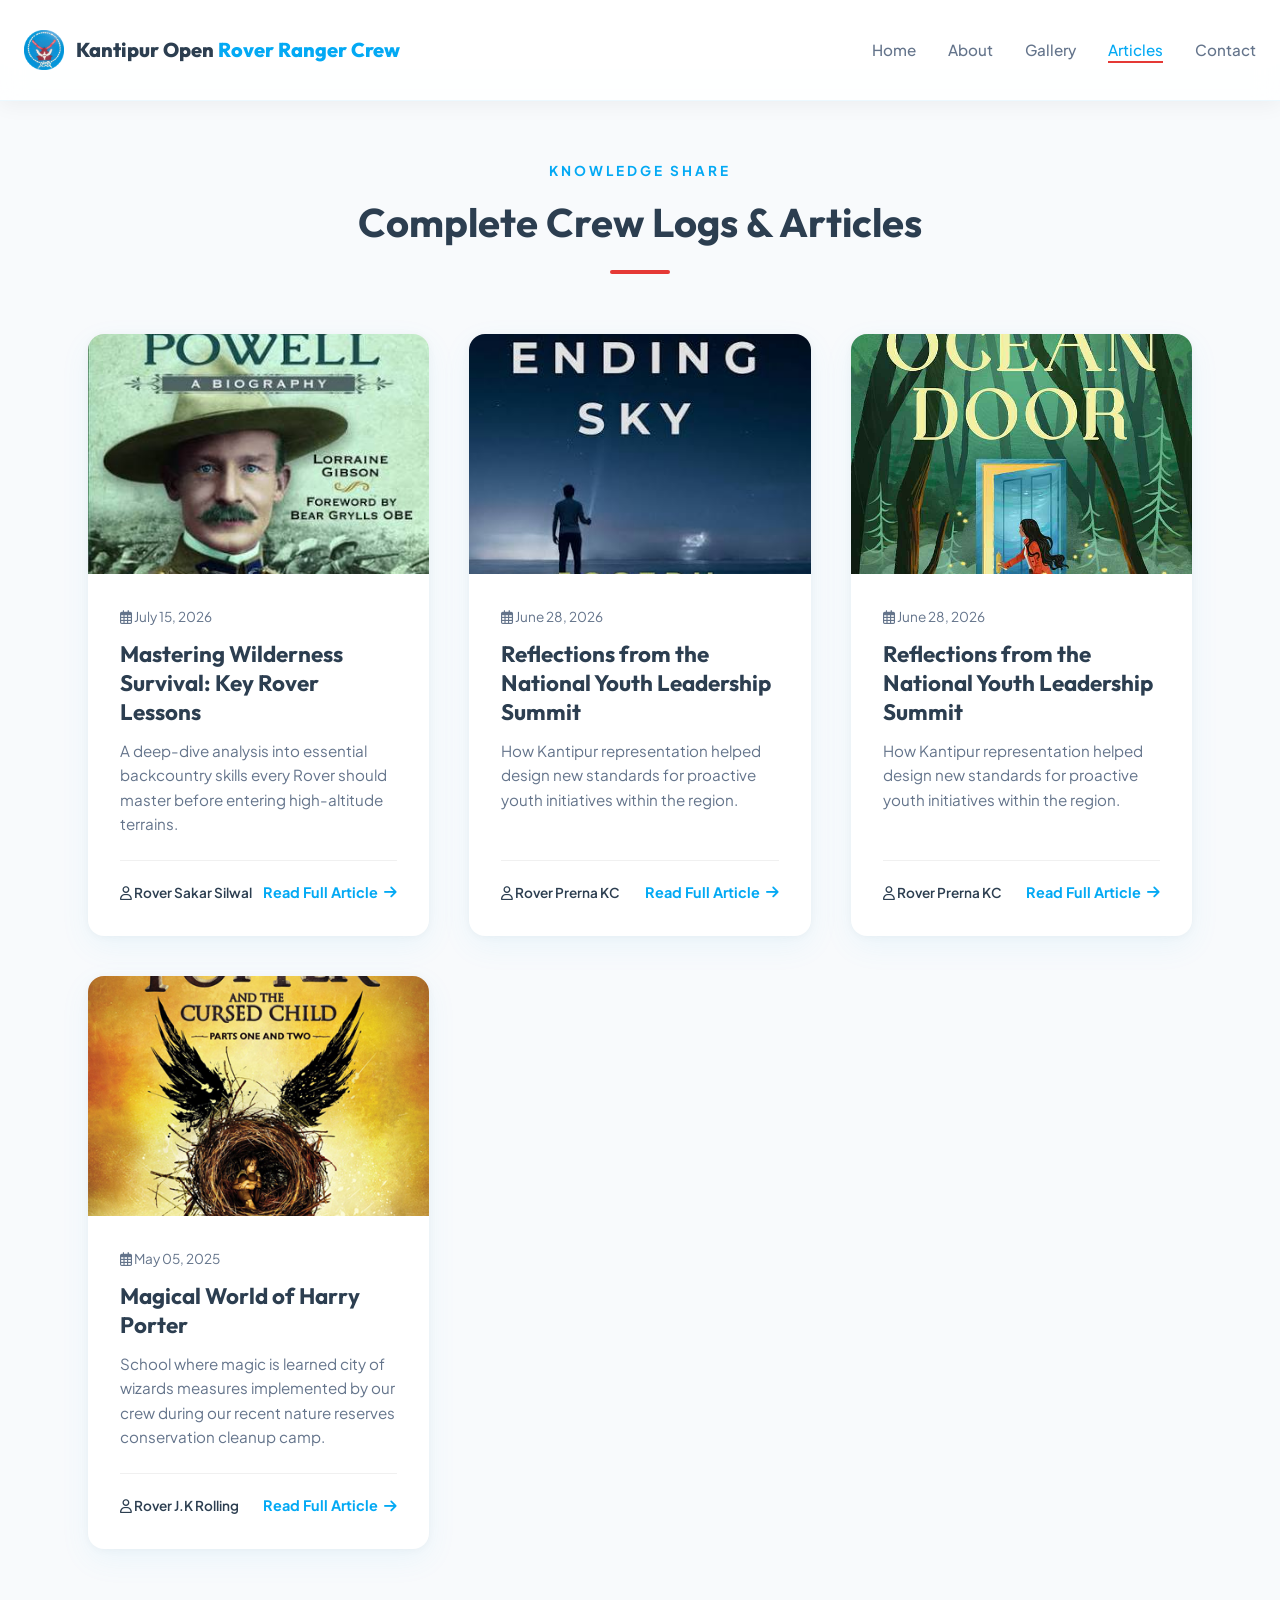
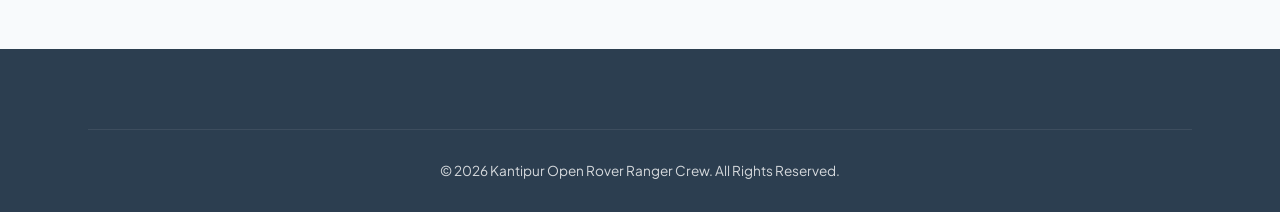
==== articles.html @ 4ead3a9a "Add files via upload" ====
<!DOCTYPE html>
<html lang="en">

<head>
  <meta charset="UTF-8">
  <meta name="viewport" content="width=device-width, initial-scale=1.0">
  <title>Crew Log Archive | Kantipur Open Rover Ranger Crew</title>
  <!-- Google Fonts for Modern Typography -->
  <link rel="preconnect" href="https://fonts.googleapis.com">
  <link rel="preconnect" href="https://fonts.gstatic.com" crossorigin>
  <link
    href="https://fonts.googleapis.com/css2?family=Plus+Jakarta+Sans:wght@400;500;600;700&family=Outfit:wght@400;600;800&display=swap"
    rel="stylesheet">
  <!-- FontAwesome for Icons -->
  <link rel="stylesheet" href="https://cdnjs.cloudflare.com/ajax/libs/font-awesome/6.4.0/css/all.min.css">
  <link rel="stylesheet" href="style.css">
</head>

<body>

  <!-- Navigation -->
  <nav class="navbar scrolled">
    <div class="nav-container">
      <a href="index.html#home" class="nav-logo">
        <img src="images/logo/logo.png" alt="Kantipur Open Rover Ranger Crew Logo">
        <span>Kantipur Open <span>Rover Ranger Crew</span></span>
      </a>
      <ul class="nav-links" id="navLinks">
        <li><a href="index.html#home">Home</a></li>
        <li><a href="index.html#about">About</a></li>
        <li><a href="gallery.html">Gallery</a></li>
        <li><a href="articles.html" class="active">Articles</a></li>
        <li><a href="index.html#contact">Contact</a></li>
      </ul>
      <button class="hamburger" id="hamburger" aria-label="Toggle Menu">
        <span class="bar"></span>
        <span class="bar"></span>
        <span class="bar"></span>
      </button>
    </div>
  </nav>

  <!-- Complete Article Grid Archive -->
  <section class="archive-section section-padding">
    <div class="container">
      <div class="section-header scroll-reveal visible">
        <span class="pre-title">Knowledge Share</span>
        <h2>Complete Crew Logs & Articles</h2>
        <div class="accent-line"></div>
      </div>

      <div class="articles-grid">
        <!-- Copy-Paste Here to add new entries to the overview -->

        <!-- Article entry 1 -->
        <article class="article-card">
          <div class="article-image">
            <img src="images/articles/article-1.jpg" alt="Wilderness Survival">
          </div>
          <div class="article-content">
            <span class="article-date"><i class="far fa-calendar-alt"></i> July 15, 2026</span>
            <h3 class="article-title">Mastering Wilderness Survival: Key Rover Lessons</h3>
            <p class="article-excerpt">A deep-dive analysis into essential backcountry skills every Rover should master
              before entering high-altitude terrains.</p>
            <div class="article-footer">
              <span class="article-author"><i class="far fa-user"></i> Rover Sakar Silwal</span>
              <a href="content/article-template.html" class="btn-text">Read Full Article <i
                  class="fas fa-arrow-right"></i></a>
            </div>
          </div>
        </article>

        <!-- Article entry 2 -->
        <article class="article-card">
          <div class="article-image">
            <img src="images/articles/article-2.jpg" alt="Leadership Summit">
          </div>
          <div class="article-content">
            <span class="article-date"><i class="far fa-calendar-alt"></i> June 28, 2026</span>
            <h3 class="article-title">Reflections from the National Youth Leadership Summit</h3>
            <p class="article-excerpt">How Kantipur representation helped design new standards for proactive youth
              initiatives within the region.</p>
            <div class="article-footer">
              <span class="article-author"><i class="far fa-user"></i> Rover Prerna KC</span>
              <a href="content/article-template.html" class="btn-text">Read Full Article <i
                  class="fas fa-arrow-right"></i></a>
            </div>
          </div>
        </article>

        <!-- Article entry 3 -->
        <article class="article-card">
          <div class="article-image">
            <img src="images/articles/article-3.jpg" alt="Leadership Summit">
          </div>
          <div class="article-content">
            <span class="article-date"><i class="far fa-calendar-alt"></i> June 28, 2026</span>
            <h3 class="article-title">Reflections from the National Youth Leadership Summit</h3>
            <p class="article-excerpt">How Kantipur representation helped design new standards for proactive youth
              initiatives within the region.</p>
            <div class="article-footer">
              <span class="article-author"><i class="far fa-user"></i> Rover Prerna KC</span>
              <a href="content/article-template.html" class="btn-text">Read Full Article <i
                  class="fas fa-arrow-right"></i></a>
            </div>
          </div>
        </article>

        <!-- Article entry 4 -->
        <article class="article-card">
          <div class="article-image">
            <img src="images/articles/article-4.jpg" alt="Eco Scouting">
          </div>
          <div class="article-content">
            <span class="article-date"><i class="far fa-calendar-alt"></i> May 05, 2025</span>
            <h3 class="article-title">Magical World of Harry Porter</h3>
            <p class="article-excerpt">School where magic is learned city of wizards measures implemented by our crew during our recent nature reserves
              conservation cleanup camp.</p>
            <div class="article-footer">
              <span class="article-author"><i class="far fa-user"></i> Rover J.K Rolling</span>
              <a href="content/harryporter.html" class="btn-text">Read Full Article <i
                  class="fas fa-arrow-right"></i></a>
            </div>
          </div>
        </article>

      </div>
    </div>
  </section>

  <!-- Footer -->
  <footer class="footer">
    <div class="container">
      <div class="footer-bottom">
        <p>&copy; 2026 Kantipur Open Rover Ranger Crew. All Rights Reserved.</p>
      </div>
    </div>
  </footer>

  <script src="script.js"></script>
</body>

</html>
---- style.css ----
/* ==========================================================================
   Variables & Root Configurations
   ========================================================================== */
:root {
  --primary: #4FC3F7;
  /* Sky Blue */
  --primary-dark: #03A9F4;
  /* Focus Blue */
  --accent: #E53935;
  /* Logo Red Ribbon Accent */
  --text-main: #2C3E50;
  /* Deep Charcoal */
  --text-muted: #64748B;
  /* Slate Gray */
  --bg-light: #F8FAFC;
  /* Light Canvas Background */
  --bg-white: #FFFFFF;
  --card-shadow: 0 10px 30px rgba(79, 195, 247, 0.08), 0 1px 8px rgba(0, 0, 0, 0.04);
  --hover-shadow: 0 20px 40px rgba(79, 195, 247, 0.15);
  --transition-smooth: all 0.4s cubic-bezier(0.16, 1, 0.3, 1);
  --border-radius: 16px;
}

/* ==========================================================================
   Global Resets & Base Styles
   ========================================================================== */
* {
  margin: 0;
  padding: 0;
  box-sizing: border-box;
}

html {
  scroll-behavior: smooth;
  font-family: 'Plus Jakarta Sans', sans-serif;
  color: var(--text-main);
  background-color: var(--bg-white);
}

h1,
h2,
h3,
h4 {
  font-family: 'Outfit', sans-serif;
  font-weight: 700;
}

body {
  overflow-x: hidden;
  line-height: 1.6;
}

img {
  max-width: 100%;
  height: auto;
  display: block;
}

.container {
  width: 90%;
  max-width: 1440px;
  margin: 0 auto;
  padding: 0 24px;
}

/* Skinny variant limits content stretching for clean paragraph reading styles */
.container-skinny {
  max-width: 800px;
}

.section-padding {
  padding: 100px 0;
}

/* ==========================================================================
   Navigation Component
   ========================================================================== */
.navbar {
  position: fixed;
  top: 0;
  left: 0;
  width: 100%;
  z-index: 1000;
  background: rgba(255, 255, 255, 0.85);
  backdrop-filter: blur(12px);
  -webkit-backdrop-filter: blur(12px);
  border-bottom: 1px solid rgba(79, 195, 247, 0.1);
  transition: var(--transition-smooth);
}

.navbar.scrolled {
  padding: 12px 0;
  box-shadow: 0 4px 20px rgba(0, 0, 0, 0.05);
}

.nav-container {
  display: flex;
  justify-content: space-between;
  align-items: center;
  max-width: 1500px;
  margin: 0 auto;
  padding: 18px 24px;
}

.nav-logo {
  display: flex;
  align-items: center;
  gap: 12px;
  text-decoration: none;
  font-size: 1.25rem;
  color: var(--text-main);
  font-weight: 800;
  font-family: 'Outfit', sans-serif;
}

.nav-logo img {
  height: 40px;
  width: auto;
}

.nav-logo span span {
  color: var(--primary-dark);
}

.nav-links {
  display: flex;
  list-style: none;
  gap: 32px;
}

.nav-links a {
  text-decoration: none;
  color: var(--text-muted);
  font-weight: 500;
  font-size: 0.95rem;
  transition: var(--transition-smooth);
  position: relative;
  padding: 4px 0;
}

.nav-links a:hover,
.nav-links a.active {
  color: var(--primary-dark);
}

.nav-links a::after {
  content: '';
  position: absolute;
  bottom: 0;
  left: 0;
  width: 0;
  height: 2px;
  background-color: var(--accent);
  transition: var(--transition-smooth);
}

.nav-links a:hover::after,
.nav-links a.active::after {
  width: 100%;
}

.hamburger {
  display: none;
  cursor: pointer;
  background: none;
  border: none;
}

.hamburger .bar {
  display: block;
  width: 25px;
  height: 3px;
  margin: 5px auto;
  background-color: var(--text-main);
  transition: var(--transition-smooth);
  border-radius: 2px;
}

/* ==========================================================================
   Hero Section
   ========================================================================== */
.hero-section {
  position: relative;
  height: 100vh;
  min-height: 600px;
  display: flex;
  align-items: center;
  justify-content: center;
  text-align: center;
  color: var(--bg-white);
  background-image: url('images/banner/banner-1.jpeg');
  background-size: cover;
  background-position: center;
  background-attachment: fixed;
}

.hero-overlay {
  position: absolute;
  top: 0;
  left: 0;
  width: 100%;
  height: 100%;
  background: linear-gradient(135deg, rgba(44, 62, 80, 0.6) 0%, rgba(79, 195, 247, 0.45) 100%);
  z-index: 1;
}

.hero-content {
  position: relative;
  z-index: 2;
  padding: 0 24px;
  max-width: 1100px;
}

.hero-logo {
  height: 120px;
  width: auto;
  margin: 0 auto 24px auto;
  filter: drop-shadow(0 8px 16px rgba(0, 0, 0, 0.2));
  animation: float 6s ease-in-out infinite;
}

.hero-title {
  white-space: nowrap;
  font-size: 3.5rem;
  letter-spacing: -1px;
  margin-bottom: 12px;
  text-shadow: 0 4px 12px rgba(0, 0, 0, 0.15);
}

.hero-subtitle {
  font-size: 1.5rem;
  font-weight: 400;
  margin-bottom: 40px;
  letter-spacing: 2px;
  text-transform: uppercase;
  color: rgba(255, 255, 255, 0.9);
}

.btn {
  display: inline-flex;
  align-items: center;
  gap: 10px;
  padding: 16px 36px;
  border-radius: 30px;
  font-weight: 600;
  text-decoration: none;
  transition: var(--transition-smooth);
  font-size: 1rem;
  box-shadow: 0 4px 15px rgba(0, 0, 0, 0.15);
}

.btn-primary {
  background-color: var(--bg-white);
  color: var(--text-main);
}

.btn-primary:hover {
  transform: translateY(-4px);
  box-shadow: 0 12px 24px rgba(0, 0, 0, 0.2);
  background-color: var(--primary);
  color: var(--bg-white);
}

/* ==========================================================================
   Shared Typography Framework
   ========================================================================== */
.section-header {
  text-align: center;
  margin-bottom: 60px;
}

.pre-title {
  color: var(--primary-dark);
  text-transform: uppercase;
  letter-spacing: 3px;
  font-size: 0.85rem;
  font-weight: 700;
  display: block;
  margin-bottom: 8px;
}

.section-header h2 {
  font-size: 2.5rem;
  color: var(--text-main);
}

.accent-line {
  width: 60px;
  height: 4px;
  background-color: var(--accent);
  margin: 16px auto 0 auto;
  border-radius: 2px;
}

.gallery-header-wrapper {
  display: flex;
  justify-content: space-between;
  align-items: flex-end;
  flex-wrap: wrap;
  gap: 20px;
  margin-bottom: 50px;
  width: 100%;
}

.section-header.left-aligned {
  text-align: left;
  margin-bottom: 0;
}

.section-header.left-aligned .accent-line {
  margin: 16px 0 0 0;
}

.btn-see-more {
  padding: 12px 24px;
  border: 1px solid rgba(3, 169, 244, 0.3);
  border-radius: 30px;
  background: var(--bg-white);
  box-shadow: var(--card-shadow);
}

.btn-see-more:hover {
  background: var(--primary-dark);
  color: var(--bg-white) !important;
  border-color: var(--primary-dark);
}

/* ==========================================================================
   About Us Section
   ========================================================================== */
.about-section {
  background-color: var(--bg-light);
}

.about-grid {
  display: grid;
  grid-template-columns: 2fr 1fr 1fr;
  gap: 30px;
}

.about-card {
  background: var(--bg-white);
  padding: 40px;
  border-radius: var(--border-radius);
  box-shadow: var(--card-shadow);
  transition: var(--transition-smooth);
  border: 1px solid rgba(79, 195, 247, 0.05);
}

.about-card:hover {
  transform: translateY(-8px);
  box-shadow: var(--hover-shadow);
}

.main-about {
  border-left: 5px solid var(--primary);
}

.card-icon {
  font-size: 2rem;
  color: var(--primary-dark);
  margin-bottom: 20px;
}

.about-card h3 {
  font-size: 1.4rem;
  margin-bottom: 16px;
}

.about-card p {
  color: var(--text-muted);
}

/* ==========================================================================
   Gallery Section
   ========================================================================== */
.gallery-grid {
  display: grid;
  grid-template-columns: repeat(auto-fit, minmax(300px, 1fr));
  gap: 24px;
}

.gallery-item {
  position: relative;
  border-radius: var(--border-radius);
  overflow: hidden;
  height: 300px;
  cursor: pointer;
  box-shadow: var(--card-shadow);
  transition: var(--transition-smooth);
}

.gallery-item img {
  width: 100%;
  height: 100%;
  object-fit: cover;
  transition: transform 0.6s cubic-bezier(0.16, 1, 0.3, 1);
}

.gallery-overlay {
  position: absolute;
  bottom: 0;
  left: 0;
  width: 100%;
  padding: 30px;
  background: linear-gradient(to top, rgba(0, 0, 0, 0.8) 0%, rgba(0, 0, 0, 0) 100%);
  color: var(--bg-white);
  opacity: 0;
  transform: translateY(20px);
  transition: var(--transition-smooth);
}

.gallery-item:hover img {
  transform: scale(1.08);
}

.gallery-item:hover .gallery-overlay {
  opacity: 1;
  transform: translateY(0);
}

/* Archive Controls Utility Styles */
.archive-section {
  background-color: var(--bg-light);
  margin-top: 60px;
}

/* ==========================================================================
   Gallery Tabs & Filter Buttons Setup (Fixed Overwrites)
   ========================================================================== */
.gallery-filters {
  display: flex;
  justify-content: center;
  flex-wrap: wrap;
  gap: 12px;
  margin-bottom: 40px;
  list-style: none;
  padding: 0;
  width: 100%;
}

.gallery-filters button,
.filter-btn {
  background: var(--bg-white);
  color: var(--text-muted);
  border: 1px solid rgba(79, 195, 247, 0.2);
  padding: 10px 22px;
  font-family: 'Plus Jakarta Sans', sans-serif;
  font-weight: 600;
  font-size: 0.9rem;
  border-radius: 30px;
  cursor: pointer;
  transition: var(--transition-smooth);
  box-shadow: 0 2px 8px rgba(0, 0, 0, 0.02);
}

.gallery-filters button:hover,
.filter-btn:hover {
  background: rgba(79, 195, 247, 0.08);
  color: var(--primary-dark);
  border-color: var(--primary-dark);
  transform: translateY(-2px);
}

.gallery-filters button.active,
.filter-btn.active {
  background: var(--primary-dark);
  color: var(--bg-white);
  border-color: var(--primary-dark);
  box-shadow: 0 4px 12px rgba(3, 169, 244, 0.2);
}

/* ==========================================================================
   Articles Section (Grid UI)
   ========================================================================== */
.articles-section {
  background-color: var(--bg-light);
}

.articles-grid {
  display: grid;
  grid-template-columns: repeat(auto-fit, minmax(320px, 1fr));
  gap: 40px;
  width: 100%;
}

.article-card {
  background: var(--bg-white);
  border-radius: var(--border-radius);
  overflow: hidden;
  box-shadow: var(--card-shadow);
  transition: var(--transition-smooth);
  display: flex;
  flex-direction: column;
}

.article-card:hover {
  transform: translateY(-6px);
  box-shadow: var(--hover-shadow);
}

.article-image {
  height: 240px;
  overflow: hidden;
}

.article-image img {
  width: 100%;
  height: 100%;
  object-fit: cover;
  transition: transform 0.5s ease;
}

.article-card:hover .article-image img {
  transform: scale(1.04);
}

.article-content {
  padding: 32px;
  flex-grow: 1;
  display: flex;
  flex-direction: column;
}

.article-date {
  font-size: 0.85rem;
  color: var(--text-muted);
  margin-bottom: 12px;
  display: block;
}

.article-title {
  font-size: 1.4rem;
  margin-bottom: 12px;
  line-height: 1.3;
  color: var(--text-main);
}

.article-excerpt {
  color: var(--text-muted);
  margin-bottom: 24px;
  font-size: 0.95rem;
}

.article-footer {
  margin-top: auto;
  display: flex;
  justify-content: space-between;
  align-items: center;
  padding-top: 20px;
  border-top: 1px solid rgba(0, 0, 0, 0.06);
}

.article-author {
  font-size: 0.85rem;
  font-weight: 600;
}

.btn-text {
  color: var(--primary-dark);
  text-decoration: none;
  font-weight: 700;
  font-size: 0.9rem;
  display: inline-flex;
  align-items: center;
  gap: 6px;
  transition: var(--transition-smooth);
}

.btn-text:hover {
  color: var(--accent);
  gap: 10px;
}

/* ==========================================================================
   Single Article Detail Subpage View
   ========================================================================== */
.single-article-wrapper {
  margin-top: 80px;
  background-color: var(--bg-white);
}

.back-link {
  margin-bottom: 30px;
  font-size: 0.95rem;
}

.single-article-header h1 {
  font-size: 2.8rem;
  line-height: 1.2;
  margin: 15px 0 20px 0;
  color: var(--text-main);
}

.article-meta-info {
  display: flex;
  gap: 20px;
  color: var(--text-muted);
  font-size: 0.9rem;
}

.single-article-banner {
  width: 100%;
  max-height: 480px;
  overflow: hidden;
  border-radius: var(--border-radius);
  margin: 40px 0;
  box-shadow: var(--card-shadow);
}

.single-article-banner img {
  width: 100%;
  height: 100%;
  object-fit: cover;
}

.single-article-body {
  font-size: 1.1rem;
  line-height: 1.75;
  color: #334155;
}

.single-article-body p {
  margin-bottom: 24px;
}

.single-article-body h3 {
  font-size: 1.6rem;
  margin: 40px 0 20px 0;
  color: var(--text-main);
}

.single-article-body blockquote {
  border-left: 4px solid var(--accent);
  padding-left: 20px;
  font-style: italic;
  margin: 30px 0;
  color: var(--text-muted);
  font-size: 1.2rem;
}

/* ==========================================================================
   Footer Section
   ========================================================================== */
.footer {
  background-color: var(--text-main);
  color: rgba(255, 255, 255, 0.8);
  padding: 80px 0 30px 0;
}

.footer-grid {
  display: grid;
  grid-template-columns: 2fr 1fr 1fr;
  gap: 60px;
  margin-bottom: 60px;
}

.footer-logo {
  display: flex;
  align-items: center;
  gap: 12px;
  margin-bottom: 20px;
  color: var(--bg-white);
}

.footer-logo img {
  height: 45px;
}

.footer-desc {
  font-size: 0.95rem;
  margin-bottom: 24px;
}

.social-links {
  display: flex;
  gap: 16px;
}

.social-links a {
  width: 40px;
  height: 40px;
  border-radius: 50%;
  background-color: rgba(255, 255, 255, 0.08);
  display: flex;
  align-items: center;
  justify-content: center;
  color: var(--bg-white);
  text-decoration: none;
  transition: var(--transition-smooth);
}

.social-links a:hover {
  background-color: var(--primary);
  transform: translateY(-3px);
}

.footer-links h4,
.footer-contact h4 {
  color: var(--bg-white);
  margin-bottom: 24px;
  font-size: 1.1rem;
  position: relative;
  padding-bottom: 8px;
}

.footer-links h4::after,
.footer-contact h4::after {
  content: '';
  position: absolute;
  bottom: 0;
  left: 0;
  width: 30px;
  height: 2px;
  background-color: var(--accent);
}

.footer-links ul,
.footer-contact ul {
  list-style: none;
}

.footer-links li,
.footer-contact li {
  margin-bottom: 12px;
}

.footer-links a {
  color: rgba(255, 255, 255, 0.7);
  text-decoration: none;
  transition: var(--transition-smooth);
}

.footer-links a:hover {
  color: var(--primary);
  padding-left: 6px;
}

.footer-contact li {
  display: flex;
  gap: 12px;
  align-items: center;
}

.footer-contact i {
  color: var(--primary);
}

.footer-bottom {
  border-top: 1px solid rgba(255, 255, 255, 0.08);
  padding-top: 30px;
  text-align: center;
  font-size: 0.85rem;
}

/* ==========================================================================
   Animations Subsystem
   ========================================================================== */
@keyframes float {
  0% {
    transform: translateY(0px);
  }

  50% {
    transform: translateY(-10px);
  }

  100% {
    transform: translateY(0px);
  }
}

.scroll-reveal {
  opacity: 0;
  transform: translateY(30px);
  transition: opacity 0.8s ease-out, transform 0.8s cubic-bezier(0.16, 1, 0.3, 1);
}

.scroll-reveal.visible {
  opacity: 1;
  transform: translateY(0);
}

/* ==========================================================================
   Responsive Adaptations (Media Queries)
   ========================================================================== */
@media (max-width: 992px) {

  .about-grid,
  .articles-grid,
  .footer-grid {
    grid-template-columns: 1fr;
  }

  .hero-title {
    white-space: normal;
    font-size: 2.8rem;
  }

  .single-article-header h1 {
    font-size: 2.2rem;
  }
}

@media (max-width: 768px) {
  .gallery-header-wrapper {
    flex-direction: column;
    align-items: flex-start;
    gap: 15px;
  }

  .gallery-filters {
    gap: 8px;
    justify-content: flex-start;
    overflow-x: auto;
    padding-bottom: 10px;
    white-space: nowrap;
    -webkit-overflow-scrolling: touch;
  }

  .hero-title {
    font-size: 2.3rem;
    white-space: normal;
  }

  .hamburger {
    display: block;
  }

  .nav-links {
    position: fixed;
    left: -100%;
    top: 76px;
    flex-direction: column;
    background-color: var(--bg-white);
    width: 100%;
    text-align: center;
    box-shadow: 0 10px 20px rgba(0, 0, 0, 0.05);
    transition: 0.3s ease;
    padding: 40px 0;
    gap: 24px;
  }

  .nav-links.active {
    left: 0;
  }
}
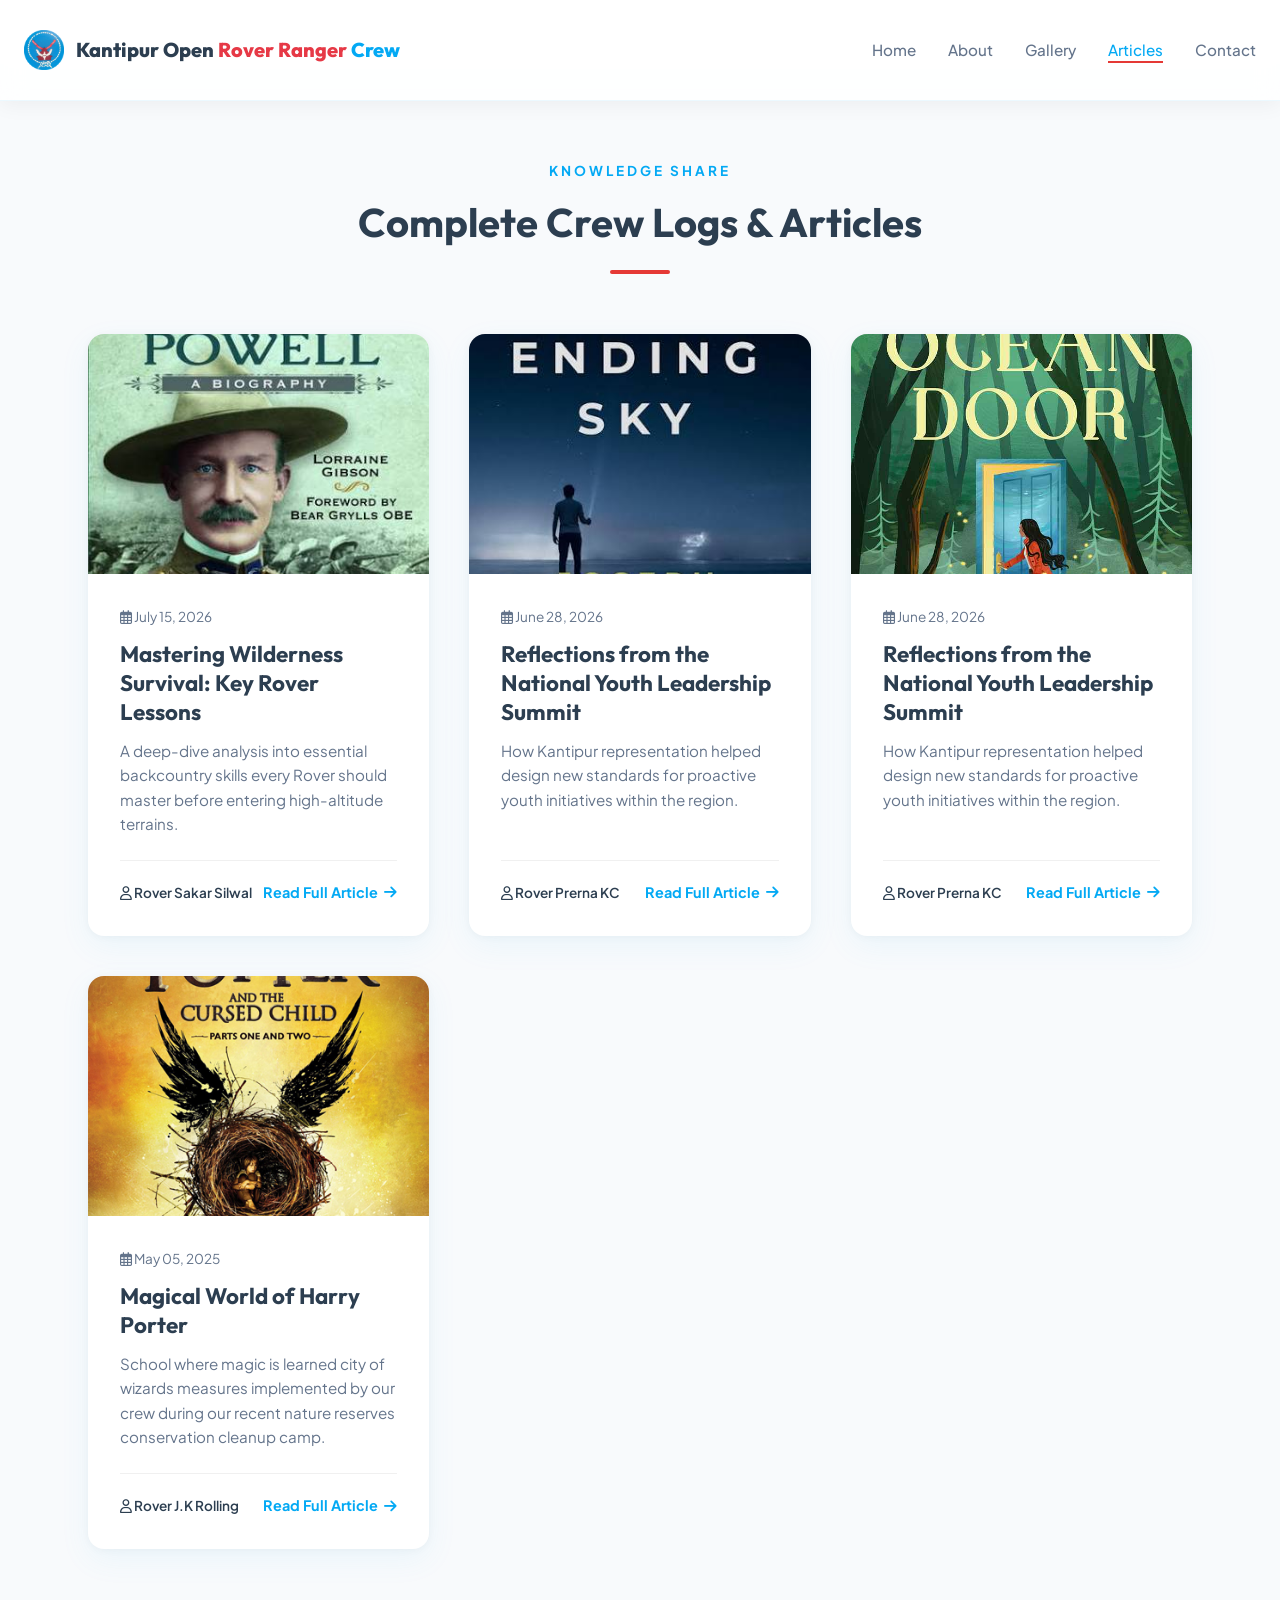
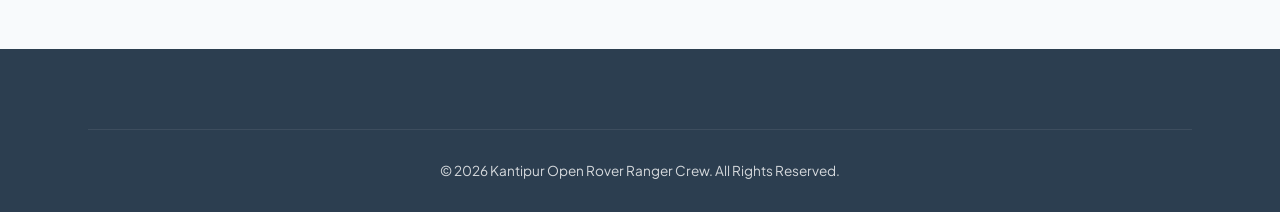
==== commit 2c69a606: "updated logo color and fixed minor css issue" ====
--- a/articles.html
+++ b/articles.html
@@ -5,6 +5,10 @@
   <meta charset="UTF-8">
   <meta name="viewport" content="width=device-width, initial-scale=1.0">
   <title>Crew Log Archive | Kantipur Open Rover Ranger Crew</title>
+
+<!-- Favicon -->
+  <link rel="icon" type="image/png" href="images/logo/logo.png">
+
   <!-- Google Fonts for Modern Typography -->
   <link rel="preconnect" href="https://fonts.googleapis.com">
   <link rel="preconnect" href="https://fonts.gstatic.com" crossorigin>
@@ -23,7 +27,7 @@
     <div class="nav-container">
       <a href="index.html#home" class="nav-logo">
         <img src="images/logo/logo.png" alt="Kantipur Open Rover Ranger Crew Logo">
-        <span>Kantipur Open <span>Rover Ranger Crew</span></span>
+        <span>Kantipur Open <span class="text-red">Rover Ranger</span> <span class="text-blue">Crew</span></span>
       </a>
       <ul class="nav-links" id="navLinks">
         <li><a href="index.html#home">Home</a></li>
@@ -114,7 +118,8 @@
           <div class="article-content">
             <span class="article-date"><i class="far fa-calendar-alt"></i> May 05, 2025</span>
             <h3 class="article-title">Magical World of Harry Porter</h3>
-            <p class="article-excerpt">School where magic is learned city of wizards measures implemented by our crew during our recent nature reserves
+            <p class="article-excerpt">School where magic is learned city of wizards measures implemented by our crew
+              during our recent nature reserves
               conservation cleanup camp.</p>
             <div class="article-footer">
               <span class="article-author"><i class="far fa-user"></i> Rover J.K Rolling</span>
--- a/style.css
+++ b/style.css
@@ -118,9 +118,18 @@
   width: auto;
 }
 
-.nav-logo span span {
+.text-red {
+  color: #e63946 !important;
+}
+
+.text-blue {
+  color: #03A9F4 !important;
+}
+
+/* .nav-logo span span {
   color: var(--primary-dark);
-}
+} */
+
 
 .nav-links {
   display: flex;
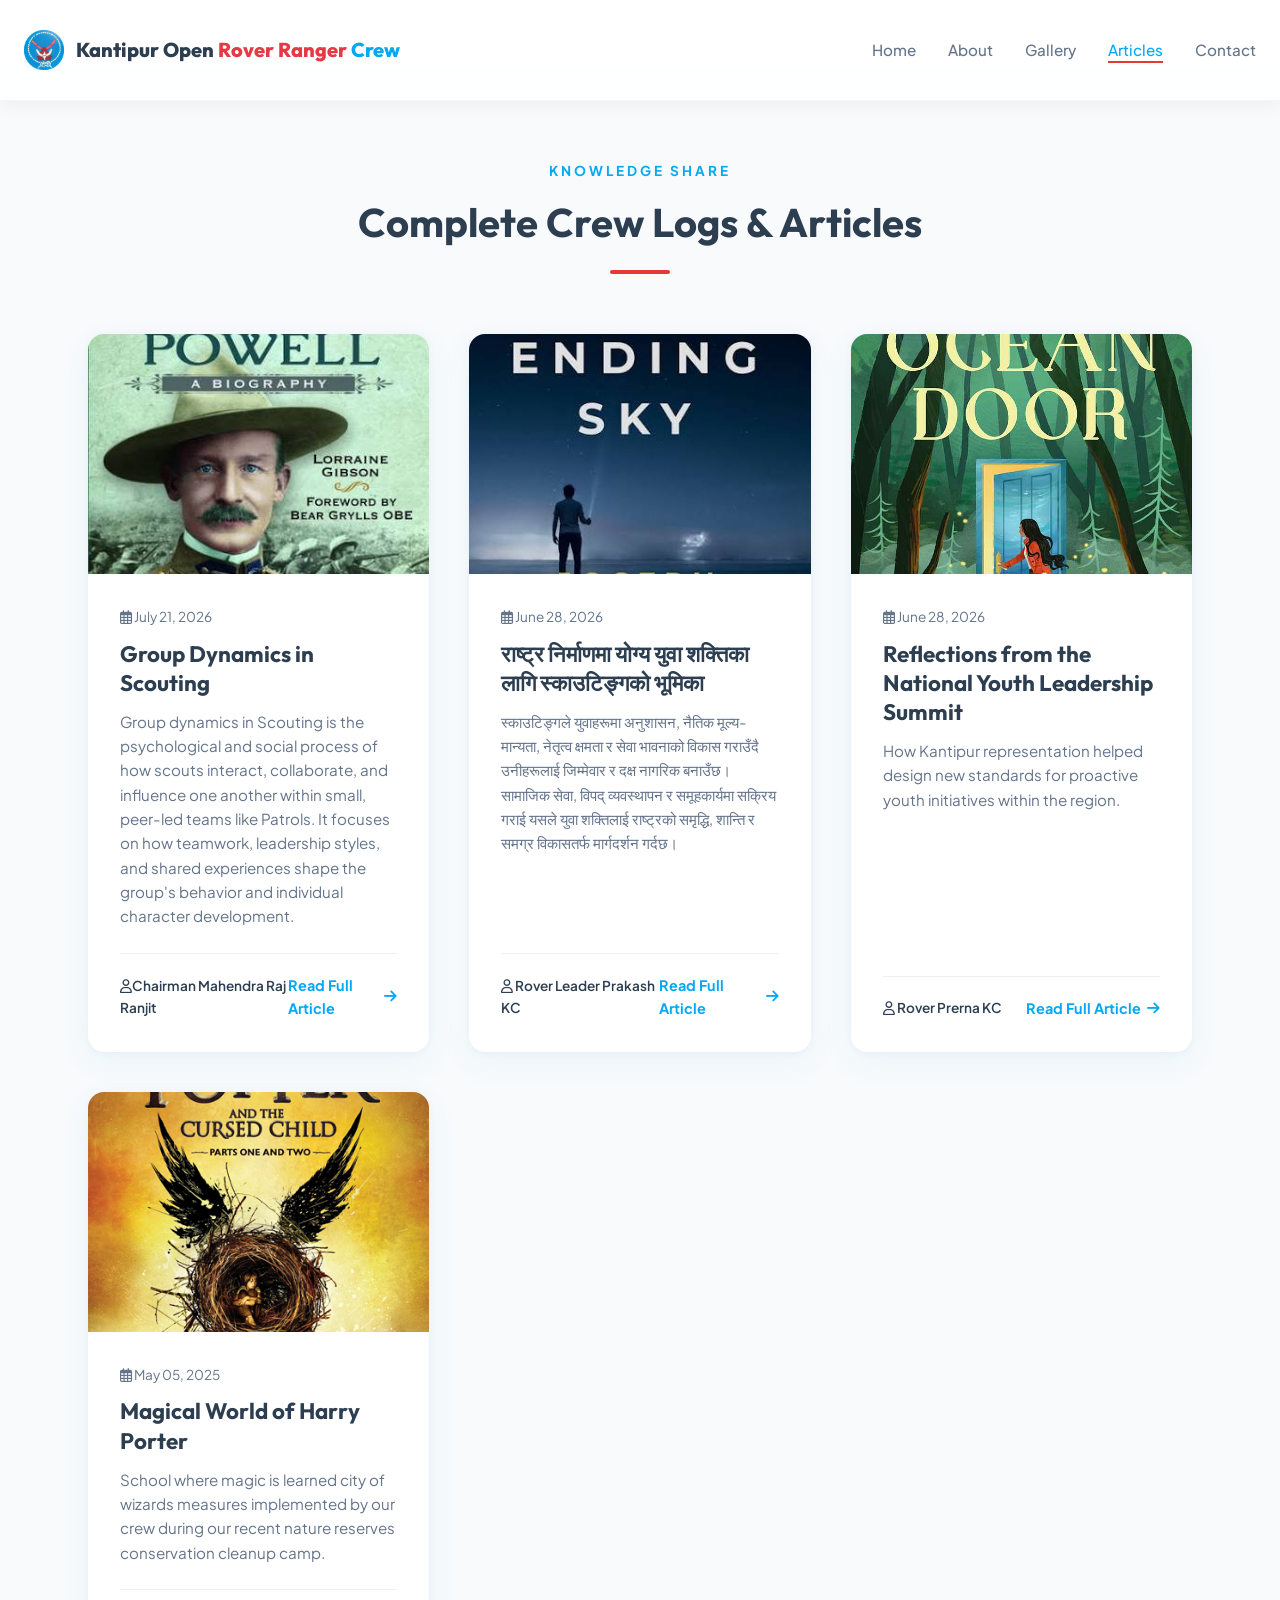
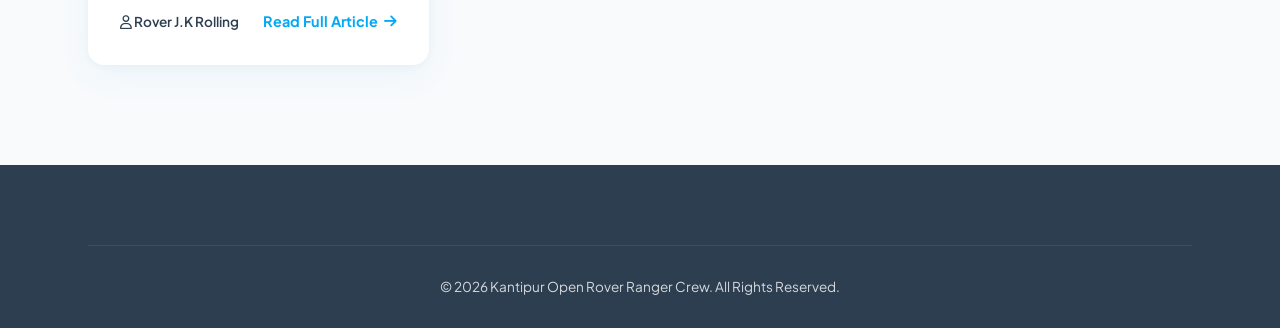
==== commit 90d4a5ac: "added 2 new original artice templet of group dynamics and youth for nation build" ====
--- a/articles.html
+++ b/articles.html
@@ -62,13 +62,12 @@
             <img src="images/articles/article-1.jpg" alt="Wilderness Survival">
           </div>
           <div class="article-content">
-            <span class="article-date"><i class="far fa-calendar-alt"></i> July 15, 2026</span>
-            <h3 class="article-title">Mastering Wilderness Survival: Key Rover Lessons</h3>
-            <p class="article-excerpt">A deep-dive analysis into essential backcountry skills every Rover should master
-              before entering high-altitude terrains.</p>
+            <span class="article-date"><i class="far fa-calendar-alt"></i> July 21, 2026</span>
+            <h3 class="article-title">Group Dynamics in Scouting</h3>
+            <p class="article-excerpt">Group dynamics in Scouting is the psychological and social process of how scouts interact, collaborate, and influence one another within small, peer-led teams like Patrols. It focuses on how teamwork, leadership styles, and shared experiences shape the group's behavior and individual character development.</p>
             <div class="article-footer">
-              <span class="article-author"><i class="far fa-user"></i> Rover Sakar Silwal</span>
-              <a href="content/article-template.html" class="btn-text">Read Full Article <i
+              <span class="article-author"><i class="far fa-user"></i>Chairman Mahendra Raj Ranjit</span>
+              <a href="content/group-dynamics.html" class="btn-text">Read Full Article <i
                   class="fas fa-arrow-right"></i></a>
             </div>
           </div>
@@ -81,12 +80,11 @@
           </div>
           <div class="article-content">
             <span class="article-date"><i class="far fa-calendar-alt"></i> June 28, 2026</span>
-            <h3 class="article-title">Reflections from the National Youth Leadership Summit</h3>
-            <p class="article-excerpt">How Kantipur representation helped design new standards for proactive youth
-              initiatives within the region.</p>
+            <h3 class="article-title">राष्ट्र निर्माणमा योग्य युवा शक्तिका लागि स्काउटिङ्गको भूमिका</h3>
+            <p class="article-excerpt">स्काउटिङ्गले युवाहरूमा अनुशासन, नैतिक मूल्य-मान्यता, नेतृत्व क्षमता र सेवा भावनाको विकास गराउँदै उनीहरूलाई जिम्मेवार र दक्ष नागरिक बनाउँछ। सामाजिक सेवा, विपद् व्यवस्थापन र समूहकार्यमा सक्रिय गराई यसले युवा शक्तिलाई राष्ट्रको समृद्धि, शान्ति र समग्र विकासतर्फ मार्गदर्शन गर्दछ।</p>
             <div class="article-footer">
-              <span class="article-author"><i class="far fa-user"></i> Rover Prerna KC</span>
-              <a href="content/article-template.html" class="btn-text">Read Full Article <i
+              <span class="article-author"><i class="far fa-user"></i> Rover Leader Prakash KC</span>
+              <a href="content/youth-for-nation-build.html" class="btn-text">Read Full Article <i
                   class="fas fa-arrow-right"></i></a>
             </div>
           </div>
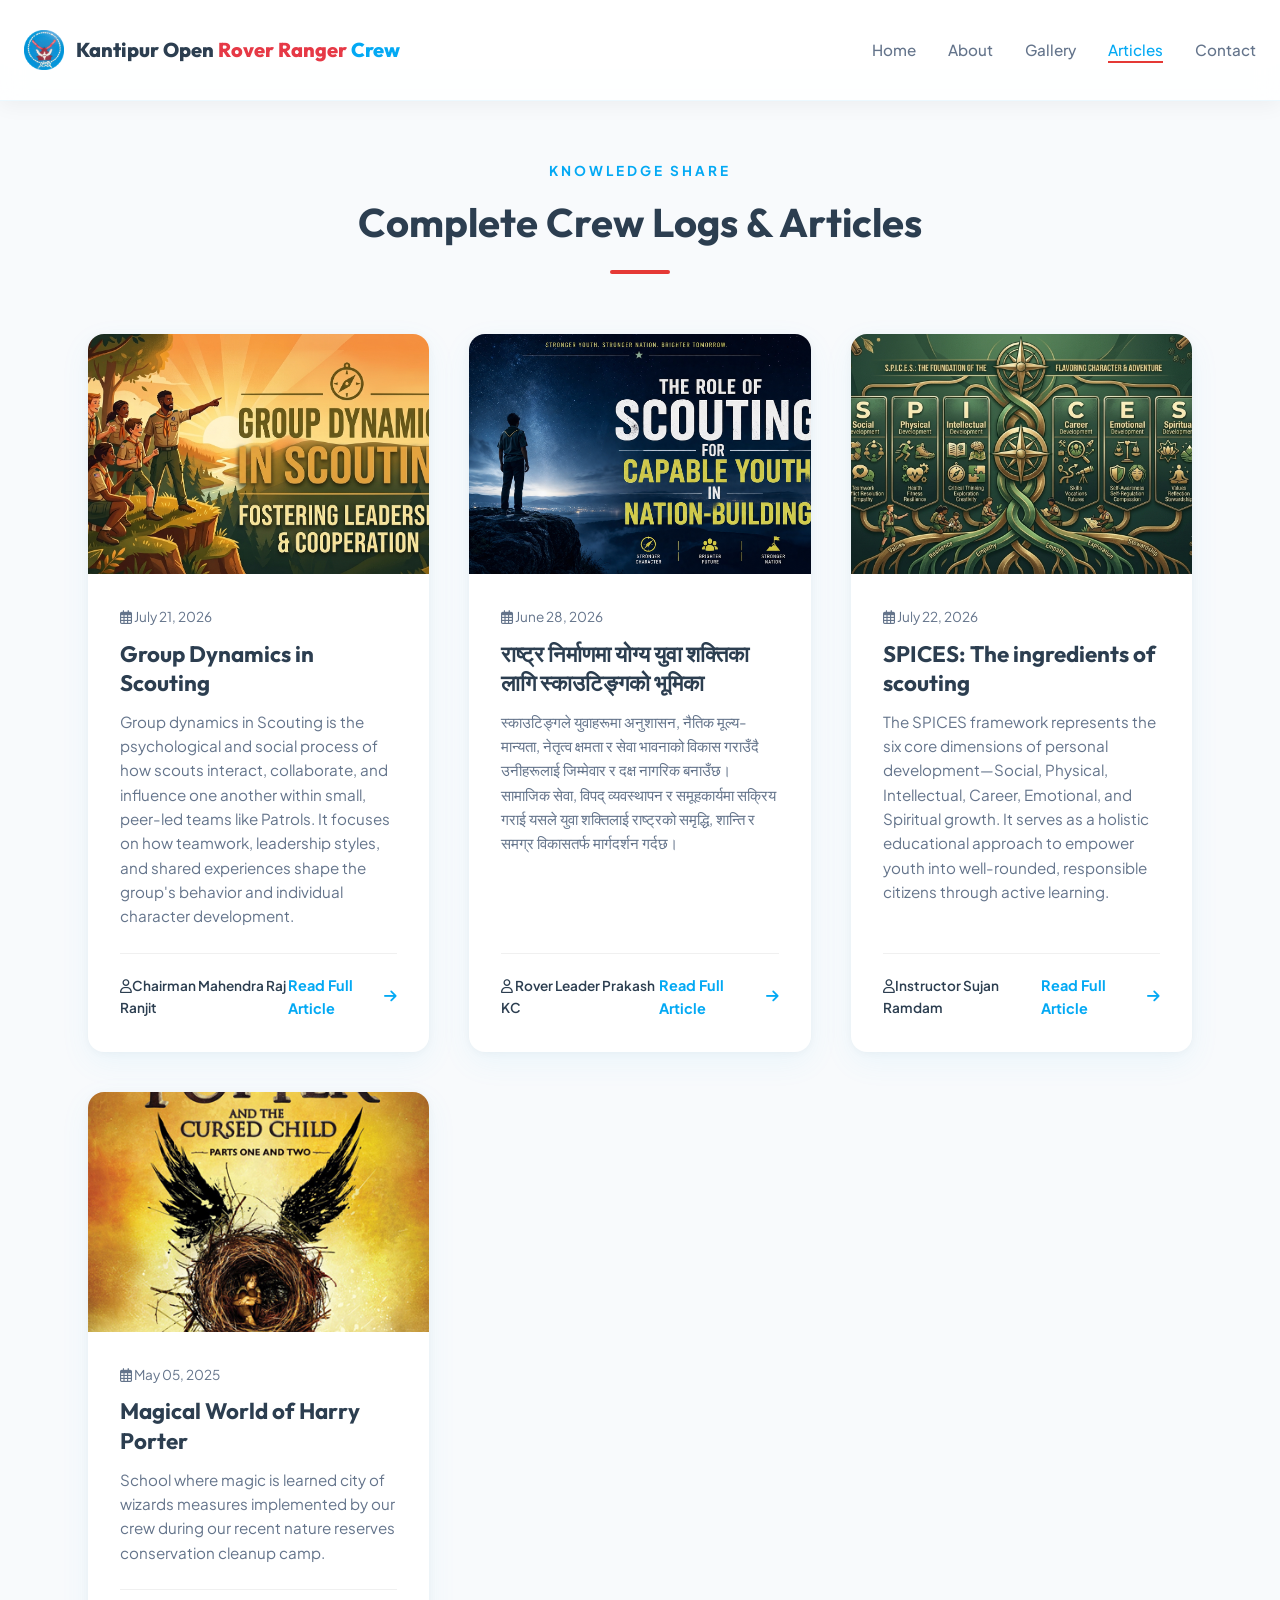
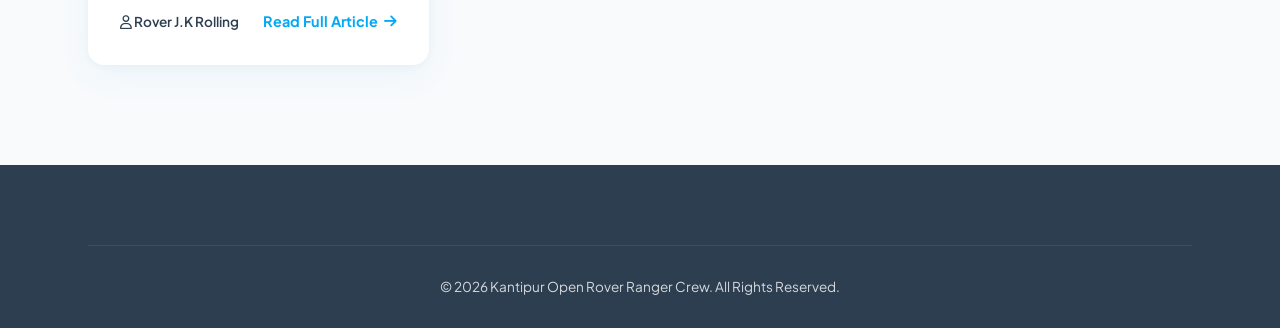
==== commit 5bd0de53: "added article 3 spices" ====
--- a/articles.html
+++ b/articles.html
@@ -96,13 +96,12 @@
             <img src="images/articles/article-3.jpg" alt="Leadership Summit">
           </div>
           <div class="article-content">
-            <span class="article-date"><i class="far fa-calendar-alt"></i> June 28, 2026</span>
-            <h3 class="article-title">Reflections from the National Youth Leadership Summit</h3>
-            <p class="article-excerpt">How Kantipur representation helped design new standards for proactive youth
-              initiatives within the region.</p>
+            <span class="article-date"><i class="far fa-calendar-alt"></i> July 22, 2026</span>
+            <h3 class="article-title">SPICES: The ingredients of scouting</h3>
+            <p class="article-excerpt">The SPICES framework represents the six core dimensions of personal development—Social, Physical, Intellectual, Career, Emotional, and Spiritual growth. It serves as a holistic educational approach to empower youth into well-rounded, responsible citizens through active learning.</p>
             <div class="article-footer">
-              <span class="article-author"><i class="far fa-user"></i> Rover Prerna KC</span>
-              <a href="content/article-template.html" class="btn-text">Read Full Article <i
+              <span class="article-author"><i class="far fa-user"></i>Instructor Sujan Ramdam</span>
+              <a href="content/spices-scout.html" class="btn-text">Read Full Article <i
                   class="fas fa-arrow-right"></i></a>
             </div>
           </div>
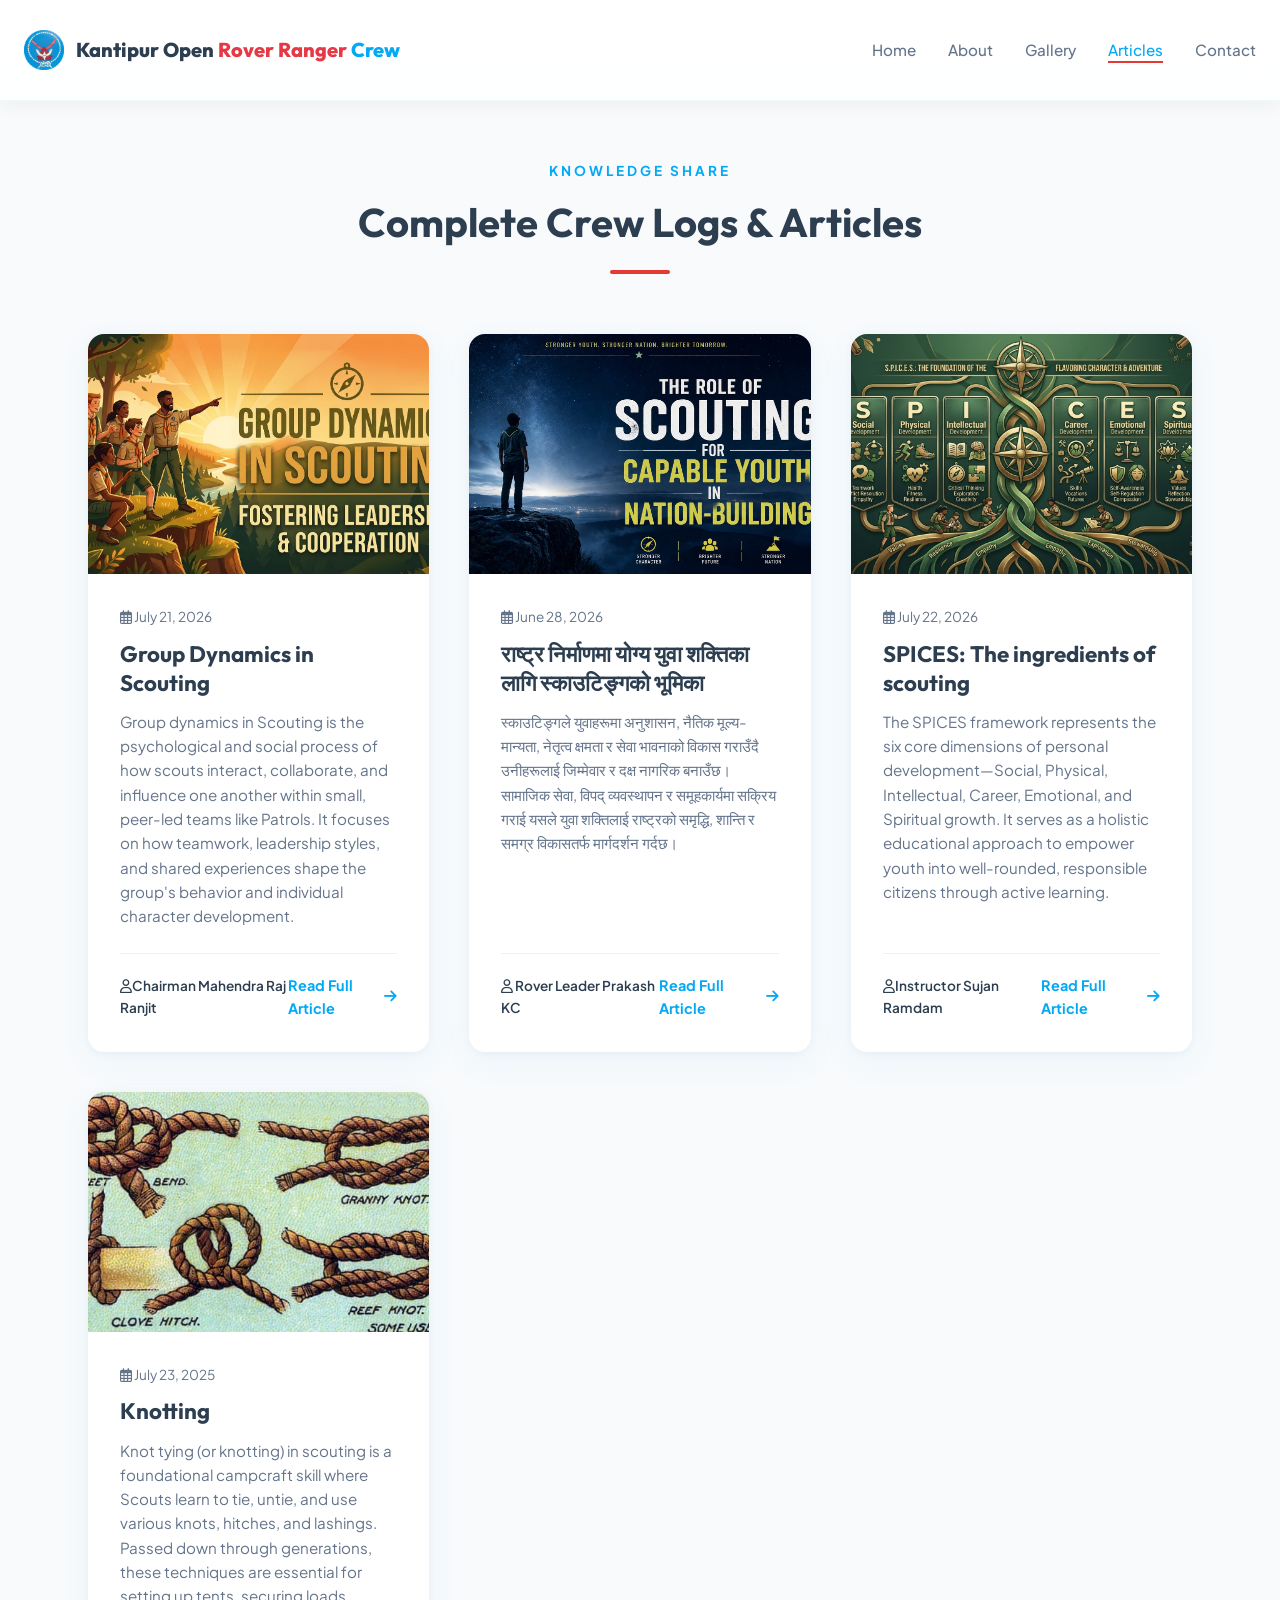
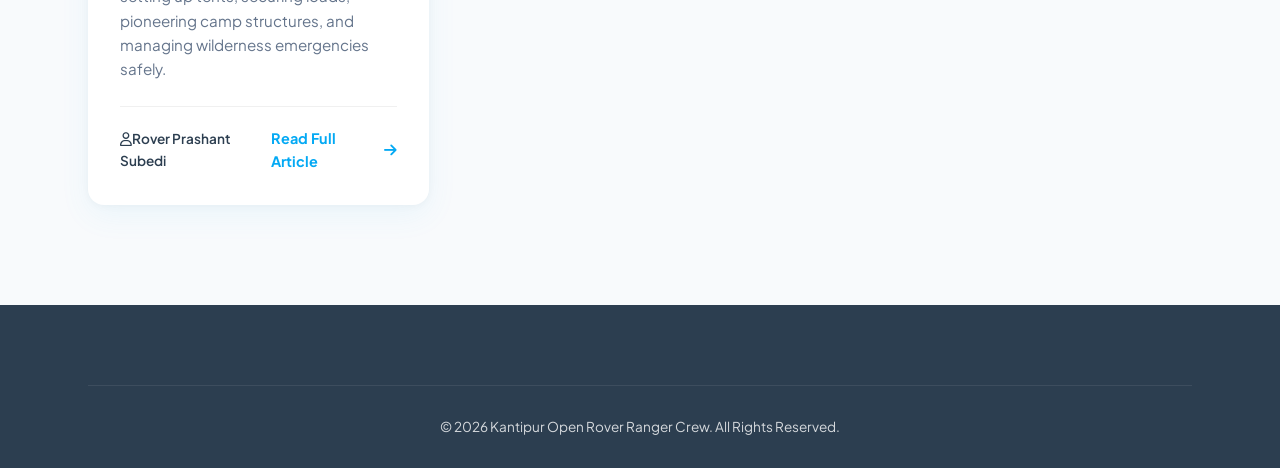
==== commit e7e6357d: "added article 4 knotting" ====
--- a/articles.html
+++ b/articles.html
@@ -6,7 +6,7 @@
   <meta name="viewport" content="width=device-width, initial-scale=1.0">
   <title>Crew Log Archive | Kantipur Open Rover Ranger Crew</title>
 
-<!-- Favicon -->
+  <!-- Favicon -->
   <link rel="icon" type="image/png" href="images/logo/logo.png">
 
   <!-- Google Fonts for Modern Typography -->
@@ -64,7 +64,10 @@
           <div class="article-content">
             <span class="article-date"><i class="far fa-calendar-alt"></i> July 21, 2026</span>
             <h3 class="article-title">Group Dynamics in Scouting</h3>
-            <p class="article-excerpt">Group dynamics in Scouting is the psychological and social process of how scouts interact, collaborate, and influence one another within small, peer-led teams like Patrols. It focuses on how teamwork, leadership styles, and shared experiences shape the group's behavior and individual character development.</p>
+            <p class="article-excerpt">Group dynamics in Scouting is the psychological and social process of how scouts
+              interact, collaborate, and influence one another within small, peer-led teams like Patrols. It focuses on
+              how teamwork, leadership styles, and shared experiences shape the group's behavior and individual
+              character development.</p>
             <div class="article-footer">
               <span class="article-author"><i class="far fa-user"></i>Chairman Mahendra Raj Ranjit</span>
               <a href="content/group-dynamics.html" class="btn-text">Read Full Article <i
@@ -81,7 +84,10 @@
           <div class="article-content">
             <span class="article-date"><i class="far fa-calendar-alt"></i> June 28, 2026</span>
             <h3 class="article-title">राष्ट्र निर्माणमा योग्य युवा शक्तिका लागि स्काउटिङ्गको भूमिका</h3>
-            <p class="article-excerpt">स्काउटिङ्गले युवाहरूमा अनुशासन, नैतिक मूल्य-मान्यता, नेतृत्व क्षमता र सेवा भावनाको विकास गराउँदै उनीहरूलाई जिम्मेवार र दक्ष नागरिक बनाउँछ। सामाजिक सेवा, विपद् व्यवस्थापन र समूहकार्यमा सक्रिय गराई यसले युवा शक्तिलाई राष्ट्रको समृद्धि, शान्ति र समग्र विकासतर्फ मार्गदर्शन गर्दछ।</p>
+            <p class="article-excerpt">स्काउटिङ्गले युवाहरूमा अनुशासन, नैतिक मूल्य-मान्यता, नेतृत्व क्षमता र सेवा
+              भावनाको विकास गराउँदै उनीहरूलाई जिम्मेवार र दक्ष नागरिक बनाउँछ। सामाजिक सेवा, विपद् व्यवस्थापन र
+              समूहकार्यमा सक्रिय गराई यसले युवा शक्तिलाई राष्ट्रको समृद्धि, शान्ति र समग्र विकासतर्फ मार्गदर्शन गर्दछ।
+            </p>
             <div class="article-footer">
               <span class="article-author"><i class="far fa-user"></i> Rover Leader Prakash KC</span>
               <a href="content/youth-for-nation-build.html" class="btn-text">Read Full Article <i
@@ -98,7 +104,10 @@
           <div class="article-content">
             <span class="article-date"><i class="far fa-calendar-alt"></i> July 22, 2026</span>
             <h3 class="article-title">SPICES: The ingredients of scouting</h3>
-            <p class="article-excerpt">The SPICES framework represents the six core dimensions of personal development—Social, Physical, Intellectual, Career, Emotional, and Spiritual growth. It serves as a holistic educational approach to empower youth into well-rounded, responsible citizens through active learning.</p>
+            <p class="article-excerpt">The SPICES framework represents the six core dimensions of personal
+              development—Social, Physical, Intellectual, Career, Emotional, and Spiritual growth. It serves as a
+              holistic educational approach to empower youth into well-rounded, responsible citizens through active
+              learning.</p>
             <div class="article-footer">
               <span class="article-author"><i class="far fa-user"></i>Instructor Sujan Ramdam</span>
               <a href="content/spices-scout.html" class="btn-text">Read Full Article <i
@@ -113,14 +122,12 @@
             <img src="images/articles/article-4.jpg" alt="Eco Scouting">
           </div>
           <div class="article-content">
-            <span class="article-date"><i class="far fa-calendar-alt"></i> May 05, 2025</span>
-            <h3 class="article-title">Magical World of Harry Porter</h3>
-            <p class="article-excerpt">School where magic is learned city of wizards measures implemented by our crew
-              during our recent nature reserves
-              conservation cleanup camp.</p>
+            <span class="article-date"><i class="far fa-calendar-alt"></i> July 23, 2025</span>
+            <h3 class="article-title">Knotting</h3>
+            <p class="article-excerpt">Knot tying (or knotting) in scouting is a foundational campcraft skill where Scouts learn to tie, untie, and use various knots, hitches, and lashings. Passed down through generations, these techniques are essential for setting up tents, securing loads, pioneering camp structures, and managing wilderness emergencies safely.</p>
             <div class="article-footer">
-              <span class="article-author"><i class="far fa-user"></i> Rover J.K Rolling</span>
-              <a href="content/harryporter.html" class="btn-text">Read Full Article <i
+              <span class="article-author"><i class="far fa-user"></i>Rover Prashant Subedi</span>
+              <a href="content/knotting.html" class="btn-text">Read Full Article <i
                   class="fas fa-arrow-right"></i></a>
             </div>
           </div>
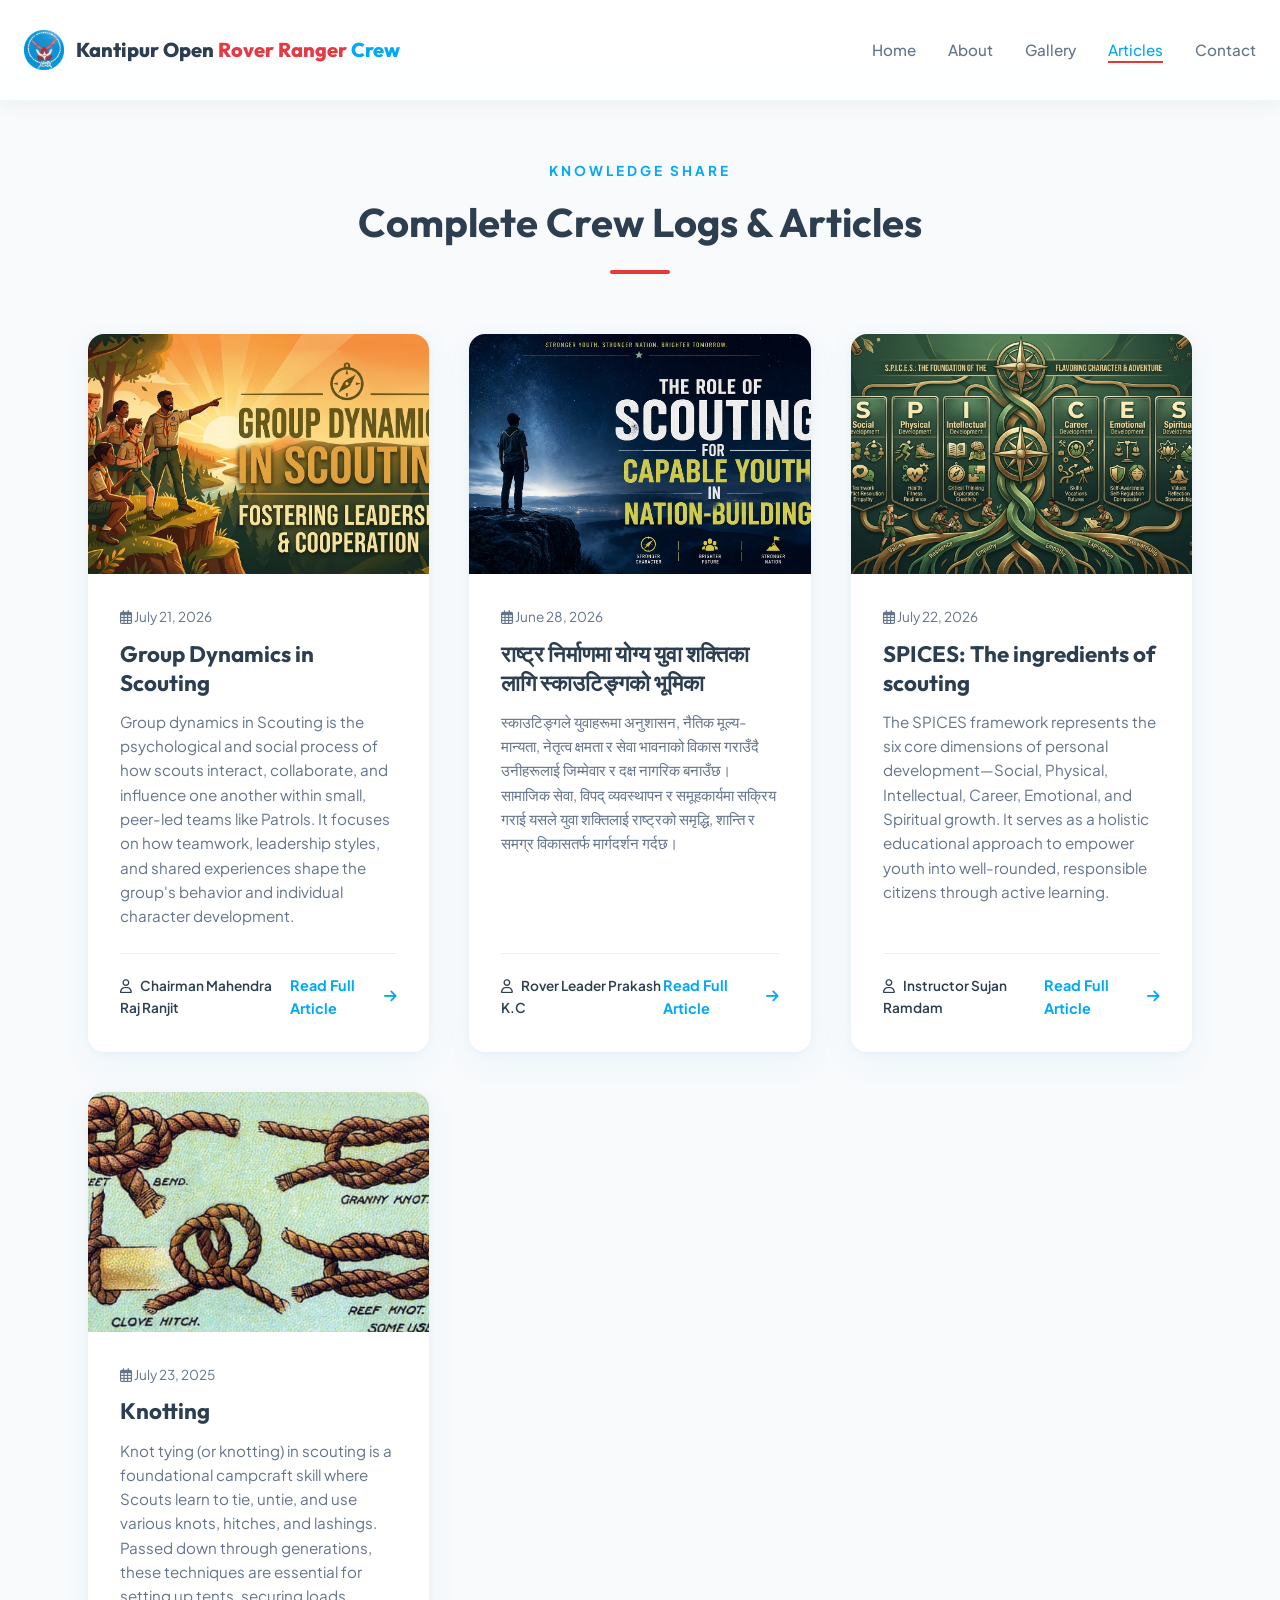
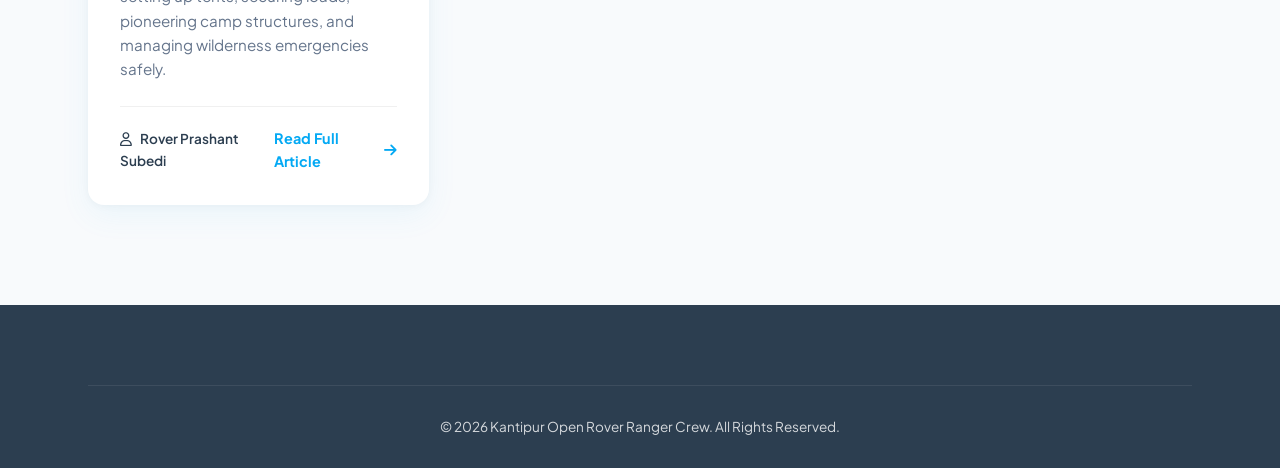
==== commit 3865f96f: "fixed space after icon in articles.html" ====
--- a/articles.html
+++ b/articles.html
@@ -69,7 +69,9 @@
               how teamwork, leadership styles, and shared experiences shape the group's behavior and individual
               character development.</p>
             <div class="article-footer">
-              <span class="article-author"><i class="far fa-user"></i>Chairman Mahendra Raj Ranjit</span>
+              <span class="article-author"><i class="far fa-user"></i><span style="margin-left: 8px;">Chairman Mahendra
+                  Raj Ranjit
+                </span></span>
               <a href="content/group-dynamics.html" class="btn-text">Read Full Article <i
                   class="fas fa-arrow-right"></i></a>
             </div>
@@ -89,7 +91,9 @@
               समूहकार्यमा सक्रिय गराई यसले युवा शक्तिलाई राष्ट्रको समृद्धि, शान्ति र समग्र विकासतर्फ मार्गदर्शन गर्दछ।
             </p>
             <div class="article-footer">
-              <span class="article-author"><i class="far fa-user"></i> Rover Leader Prakash KC</span>
+              <span class="article-author"><i class="far fa-user"></i><span style="margin-left: 8px;">Rover Leader
+                  Prakash K.C
+                </span></span>
               <a href="content/youth-for-nation-build.html" class="btn-text">Read Full Article <i
                   class="fas fa-arrow-right"></i></a>
             </div>
@@ -109,7 +113,8 @@
               holistic educational approach to empower youth into well-rounded, responsible citizens through active
               learning.</p>
             <div class="article-footer">
-              <span class="article-author"><i class="far fa-user"></i>Instructor Sujan Ramdam</span>
+              <span class="article-author"><i class="far fa-user"></i><span style="margin-left: 8px;">Instructor Sujan
+                  Ramdam</span></span>
               <a href="content/spices-scout.html" class="btn-text">Read Full Article <i
                   class="fas fa-arrow-right"></i></a>
             </div>
@@ -124,11 +129,15 @@
           <div class="article-content">
             <span class="article-date"><i class="far fa-calendar-alt"></i> July 23, 2025</span>
             <h3 class="article-title">Knotting</h3>
-            <p class="article-excerpt">Knot tying (or knotting) in scouting is a foundational campcraft skill where Scouts learn to tie, untie, and use various knots, hitches, and lashings. Passed down through generations, these techniques are essential for setting up tents, securing loads, pioneering camp structures, and managing wilderness emergencies safely.</p>
+            <p class="article-excerpt">Knot tying (or knotting) in scouting is a foundational campcraft skill where
+              Scouts learn to tie, untie, and use various knots, hitches, and lashings. Passed down through generations,
+              these techniques are essential for setting up tents, securing loads, pioneering camp structures, and
+              managing wilderness emergencies safely.</p>
             <div class="article-footer">
-              <span class="article-author"><i class="far fa-user"></i>Rover Prashant Subedi</span>
-              <a href="content/knotting.html" class="btn-text">Read Full Article <i
-                  class="fas fa-arrow-right"></i></a>
+              <span class="article-author"><i class="far fa-user"></i><span style="margin-left: 8px;">Rover Prashant
+                  Subedi
+                </span></span>
+              <a href="content/knotting.html" class="btn-text">Read Full Article <i class="fas fa-arrow-right"></i></a>
             </div>
           </div>
         </article>
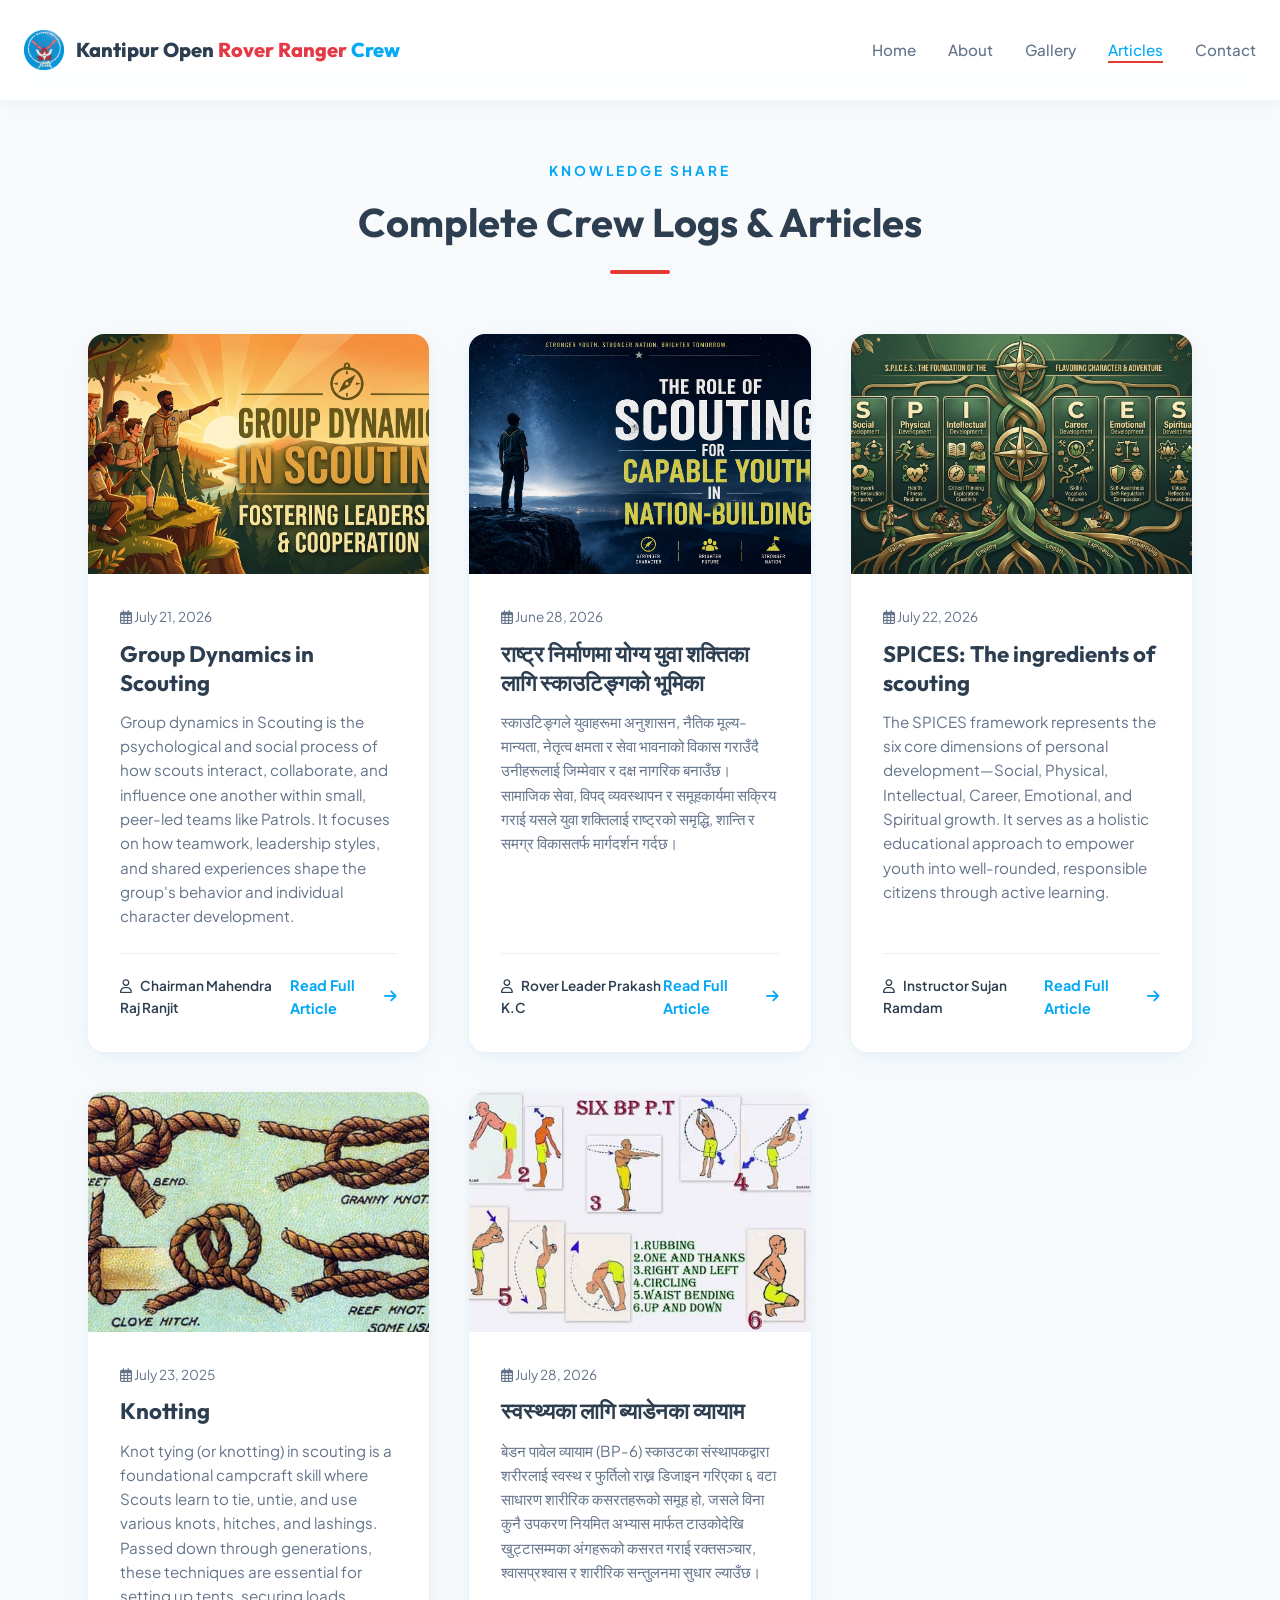
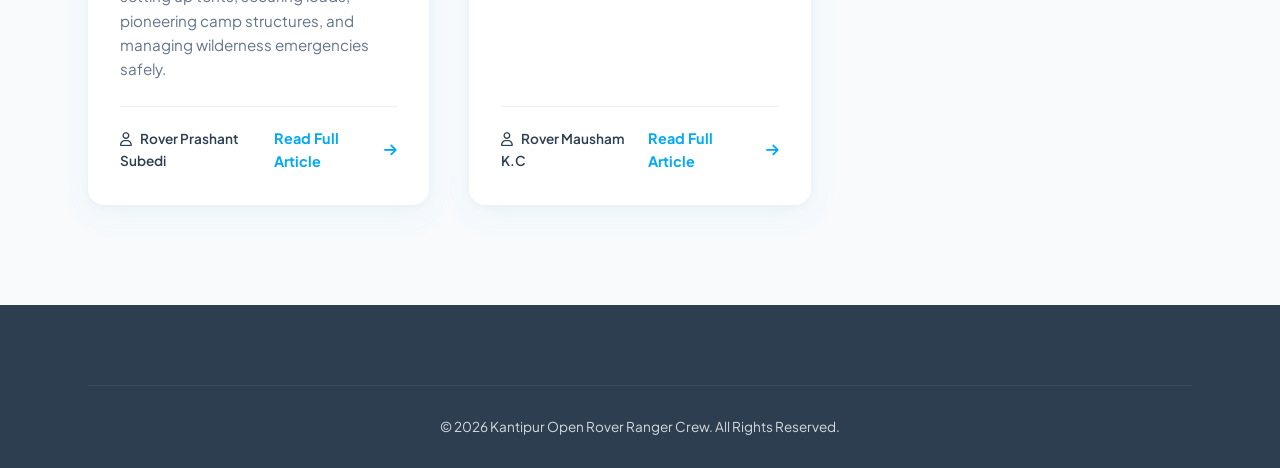
==== commit 0557ee3c: "added article-5 baden-exercise.html" ====
--- a/articles.html
+++ b/articles.html
@@ -142,6 +142,27 @@
           </div>
         </article>
 
+        <!-- Article entry 5 -->
+        <article class="article-card">
+          <div class="article-image">
+            <img src="images/articles/article-5.jpg" alt="Eco Scouting">
+          </div>
+          <div class="article-content">
+            <span class="article-date"><i class="far fa-calendar-alt"></i> July 28, 2026</span>
+            <h3 class="article-title">स्वस्थ्यका लागि ब्याडेनका व्यायाम</h3>
+            <p class="article-excerpt">बेडन पावेल व्यायाम (BP-6) स्काउटका संस्थापकद्वारा शरीरलाई स्वस्थ र फुर्तिलो राख्न
+              डिजाइन गरिएका ६ वटा साधारण शारीरिक कसरतहरूको समूह हो, जसले विना कुनै उपकरण नियमित अभ्यास मार्फत टाउकोदेखि
+              खुट्टासम्मका अंगहरूको कसरत गराई रक्तसञ्चार, श्वासप्रश्वास र शारीरिक सन्तुलनमा सुधार ल्याउँछ।</p>
+            <div class="article-footer">
+              <span class="article-author"><i class="far fa-user"></i><span style="margin-left: 8px;">Rover Mausham K.C
+
+                </span></span>
+              <a href="content/baden-exercise.html" class="btn-text">Read Full Article <i
+                  class="fas fa-arrow-right"></i></a>
+            </div>
+          </div>
+        </article>
+
       </div>
     </div>
   </section>
